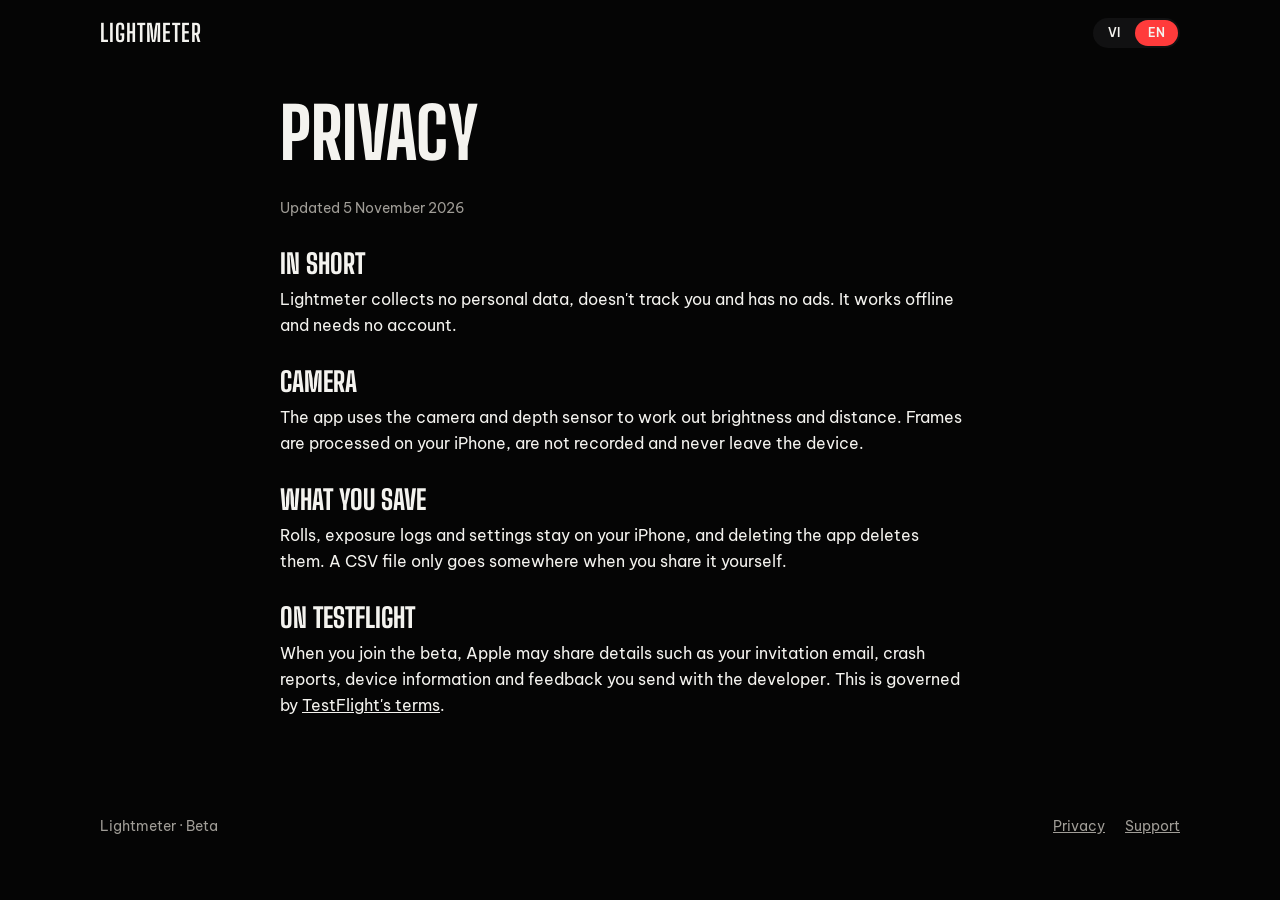
==== privacy.html @ 1edaca50 "Add Lightmeter iOS app and website Film light meter with spot and average metering, LiDAR and dual-c" ====
<!doctype html>
<html lang="vi" data-lang="vi">
<head>
<meta charset="utf-8">
<meta name="viewport" content="width=device-width, initial-scale=1, viewport-fit=cover">
<title>Lightmeter Privacy</title>
<meta name="description" content="Chính sách quyền riêng tư của app đo sáng.">
<link rel="stylesheet" href="https://fonts.googleapis.com/css2?family=Be+Vietnam+Pro:wght@400;500;600;700&family=Big+Shoulders+Display:wght@700;800&family=IBM+Plex+Mono:wght@300;400;500&display=swap">
<link rel="stylesheet" href="site.css">
</head>
<body>
<header class="wrap top">
  <a class="brand" href="index.html" data-app>Lightmeter</a>
  <div class="langs" role="group" aria-label="Language">
    <button type="button" data-lang-btn="vi" aria-pressed="true">VI</button>
    <button type="button" data-lang-btn="en" aria-pressed="false">EN</button>
  </div>
</header>
<main class="wrap doc">
  <h1><span data-l="vi">Quyền riêng tư</span><span data-l="en">Privacy</span></h1>
  <p class="updated"><span data-l="vi">Cập nhật ngày 5/11/2026</span><span data-l="en">Updated 5 November 2026</span></p>

  <section data-l="vi">
    <h2>Tóm tắt</h2>
    <p><span data-app>Lightmeter</span> không thu thập dữ liệu cá nhân, không theo dõi bạn và không có quảng cáo. App hoạt động không cần mạng và không cần tài khoản.</p>
  </section>
  <section data-l="en">
    <h2>In short</h2>
    <p><span data-app>Lightmeter</span> collects no personal data, doesn't track you and has no ads. It works offline and needs no account.</p>
  </section>

  <section data-l="vi">
    <h2>Camera</h2>
    <p>App dùng camera và cảm biến độ sâu để tính độ sáng và khoảng cách. Hình ảnh được xử lý ngay trên iPhone, không được ghi lại và không rời khỏi máy.</p>
  </section>
  <section data-l="en">
    <h2>Camera</h2>
    <p>The app uses the camera and depth sensor to work out brightness and distance. Frames are processed on your iPhone, are not recorded and never leave the device.</p>
  </section>

  <section data-l="vi">
    <h2>Dữ liệu bạn lưu</h2>
    <p>Cuộn phim, nhật ký phơi sáng và cài đặt chỉ nằm trên iPhone của bạn. Xóa app sẽ xóa các dữ liệu này. File CSV chỉ được gửi đi khi bạn tự chia sẻ.</p>
  </section>
  <section data-l="en">
    <h2>What you save</h2>
    <p>Rolls, exposure logs and settings stay on your iPhone, and deleting the app deletes them. A CSV file only goes somewhere when you share it yourself.</p>
  </section>

  <section data-l="vi">
    <h2>Khi dùng TestFlight</h2>
    <p>Khi bạn tham gia bản thử, Apple có thể chia sẻ với nhà phát triển thông tin như địa chỉ email mời, báo cáo crash, thông tin thiết bị và góp ý bạn gửi. Việc này do chính sách của <a href="https://www.apple.com/legal/internet-services/itunes/testflight/sren/terms.html">TestFlight</a> điều chỉnh.</p>
  </section>
  <section data-l="en">
    <h2>On TestFlight</h2>
    <p>When you join the beta, Apple may share details such as your invitation email, crash reports, device information and feedback you send with the developer. This is governed by <a href="https://www.apple.com/legal/internet-services/itunes/testflight/sren/terms.html">TestFlight's terms</a>.</p>
  </section>

  <section data-contact-row>
    <h2><span data-l="vi">Liên hệ</span><span data-l="en">Contact</span></h2>
    <p><a data-contact></a></p>
  </section>
</main>
<footer>
  <div class="wrap">
    <span><span data-app>Lightmeter</span> · <span data-l="vi">Bản thử</span><span data-l="en">Beta</span></span>
    <nav>
      <a href="privacy.html"><span data-l="vi">Quyền riêng tư</span><span data-l="en">Privacy</span></a>
      <a href="support.html"><span data-l="vi">Hỗ trợ</span><span data-l="en">Support</span></a>
    </nav>
  </div>
</footer>
<script src="config.js"></script>
<script src="site.js"></script>
</body>
</html>
---- site.css ----
/* Layout: an instrument laid flat. An engraved stop scale runs the page width and
   each section sits on it, in the app's own black, white, red tick and yellow patch. */
:root {
  --bg: #050505;
  --panel: #111112;
  --line: #2c2b2a;
  --fg: #f4f3ef;
  --dim: #a09d97;
  --tick: #ff3b3b;
  --patch: #ffdc40;
  --display: "Big Shoulders Display", "Arial Narrow", Impact, sans-serif;
  --body: "Be Vietnam Pro", -apple-system, "Segoe UI", sans-serif;
  --mono: "IBM Plex Mono", ui-monospace, Menlo, monospace;
  color-scheme: dark;
}

* { box-sizing: border-box; }
body { margin: 0; background: var(--bg); color: var(--fg); font: 400 1rem/1.65 var(--body); }
:root[data-lang="vi"] [data-l="en"], :root[data-lang="en"] [data-l="vi"] { display: none !important; }
a { color: inherit; }
a:focus-visible, button:focus-visible, input:focus-visible, select:focus-visible { outline: 2px solid var(--patch); outline-offset: 3px; }

.wrap {
  max-width: 1120px; margin-inline: auto;
  padding-left: max(20px, env(safe-area-inset-left, 0px));
  padding-right: max(20px, env(safe-area-inset-right, 0px));
}

.top { display: flex; align-items: center; justify-content: space-between; gap: 16px; padding-block: 18px; }
.brand { font: 700 1.5rem/1 var(--display); letter-spacing: .04em; text-transform: uppercase; text-decoration: none; }
.langs { display: flex; gap: 2px; padding: 2px; border-radius: 99px; background: var(--panel); }
.langs button {
  appearance: none; border: 0; border-radius: 99px; background: none; color: var(--fg);
  font: 600 .78rem/1 var(--body); padding: 7px 13px; cursor: pointer;
}
.langs button[aria-pressed="true"] { background: var(--tick); }

h1, h2 { font-family: var(--display); font-weight: 800; text-transform: uppercase; text-wrap: balance; margin: 0; }
h1 { font-size: clamp(3.3rem, 9.4vw, 7.2rem); line-height: .94; }
h2 { font-size: clamp(2.3rem, 5vw, 3.8rem); line-height: 1; }
p { margin: 0; max-width: 62ch; }

.hero { display: grid; grid-template-columns: minmax(0, 1fr) minmax(0, 340px); gap: clamp(28px, 6vw, 72px); align-items: center; padding-block: 28px 44px; }
.hero-copy { display: grid; gap: 24px; min-width: 0; }
.lede { font-size: 1.15rem; color: var(--fg); }
.reading { display: flex; flex-wrap: wrap; gap: 6px 20px; font: 500 clamp(1.15rem, 2.4vw, 1.6rem)/1.2 var(--mono); }
.reading b { font-weight: 500; color: var(--patch); }

.cta {
  justify-self: start; display: inline-block; padding: 13px 22px; border-radius: 99px;
  background: var(--fg); color: #000; font-weight: 700; text-decoration: none;
}
.cta.is-pending { background: none; color: var(--fg); box-shadow: inset 0 0 0 1.5px var(--dim); font-weight: 500; }

.phone { margin: 0; display: grid; gap: 10px; min-width: 0; justify-items: center; }
.phone img { display: block; width: 100%; max-width: 340px; height: auto; border-radius: 34px; box-shadow: 0 0 0 1px #3b3a38, 0 0 0 7px #111; }
figcaption { font-size: .8rem; line-height: 1.45; color: var(--dim); max-width: 34ch; }

/* The scale: 84px to a full stop, a tick every 1/3 stop. f/8 sits on the red tick
   at the centre of the page, whatever the width. */
.scale { position: relative; overflow: hidden; border-block: 1px solid var(--line); padding-block: 10px 0; }
.scale-strip { position: relative; left: 50%; width: 1092px; margin-left: -546px; }
.scale-labels { display: flex; font: 500 .9rem/1 var(--mono); white-space: nowrap; }
.scale-labels span { flex: 0 0 84px; text-align: center; }
.scale-ticks {
  height: 22px; margin-top: 8px; background-repeat: repeat-x;
  background-image:
    linear-gradient(90deg, var(--fg) 0 1.5px, transparent 1.5px),
    linear-gradient(90deg, #6d6b66 0 1.5px, transparent 1.5px);
  background-size: 84px 16px, 28px 9px;
  background-position: 41.25px 100%, 13.25px 100%;
}
.scale::after { content: ""; position: absolute; left: 50%; bottom: 0; width: 3px; height: 26px; margin-left: -1.5px; background: var(--tick); }

section { padding-block: clamp(52px, 8vw, 92px); border-bottom: 1px solid var(--line); }

/* Calculator */
.calc-head { display: grid; gap: 12px; margin-bottom: 30px; }
.calc { display: grid; grid-template-columns: minmax(0, 1.25fr) minmax(0, 1fr); gap: clamp(20px, 4vw, 44px); }
#scene-window {
  --lit: .7;
  position: relative; min-width: 0; min-height: 360px; display: flex; flex-direction: column; justify-content: space-between; padding: 16px;
  background: linear-gradient(#000, #000); overflow: hidden; isolation: isolate;
}
#scene-window::before {
  content: ""; position: absolute; inset: 0; z-index: -1; opacity: var(--lit);
  background: linear-gradient(180deg, #5d7fb4 0%, #f0b98b 62%, #4a3c49 62.5%, #1d1820 100%);
  transition: opacity .2s linear;
}
.vf-top { display: flex; justify-content: space-between; gap: 8px; font: 500 .85rem/1 var(--mono); }
.vf-top span { background: rgba(0,0,0,.72); padding: 6px 9px; }
.patch { align-self: center; width: 120px; height: 58px; background: color-mix(in srgb, var(--patch) 42%, transparent); display: grid; place-items: center; font: 300 1.7rem/1 var(--mono); }
.vf-read { display: grid; gap: 4px; background: rgba(0,0,0,.78); padding: 12px 14px; justify-self: start; align-self: flex-start; }
.vf-read strong { font: 500 clamp(2rem, 5vw, 3rem)/1.05 var(--mono); }
.vf-read span { font: 500 clamp(1.3rem, 3vw, 1.8rem)/1.1 var(--mono); }

.controls { display: grid; gap: 20px; align-content: start; min-width: 0; }
.field { display: grid; gap: 7px; }
.field > label, .field > .label { font-size: .85rem; font-weight: 600; }
input[type=range] { width: 100%; accent-color: var(--tick); }
select {
  width: 100%; padding: 10px 12px; border-radius: 8px; border: 1px solid var(--line);
  background: var(--panel); color: var(--fg); font: 500 .95rem var(--mono);
}
.pair { display: grid; grid-template-columns: repeat(auto-fit, minmax(120px, 1fr)); gap: 14px; }
.check { display: flex; gap: 10px; align-items: center; font-size: .92rem; }
.check input { width: 20px; height: 20px; accent-color: var(--tick); flex: none; }
#out-formula { font: 400 .82rem/1.5 var(--mono); color: var(--dim); overflow-wrap: anywhere; }
#out-note { font-size: .92rem; font-weight: 500; color: var(--patch); }

/* Features */
.feature { display: grid; grid-template-columns: minmax(0, 1fr) minmax(0, 300px); gap: clamp(28px, 7vw, 90px); align-items: center; }
.feature.flip { grid-template-columns: minmax(0, 300px) minmax(0, 1fr); }
.feature.flip .phone { order: -1; }
.feature-copy { display: grid; gap: 18px; min-width: 0; }
.facts { list-style: none; margin: 0; padding: 0; display: grid; gap: 0; max-width: 62ch; }
.facts li { display: grid; grid-template-columns: minmax(0, 130px) minmax(0, 1fr); gap: 14px; padding-block: 11px; border-top: 1px solid var(--line); font-size: .95rem; }
.facts b { font: 500 .88rem/1.65 var(--mono); }

/* Spec */
.spec-grid { display: grid; grid-template-columns: minmax(0, 300px) minmax(0, 1fr); gap: clamp(20px, 5vw, 60px); }
.spec-grid .facts { max-width: none; }

.beta { display: grid; gap: 16px; }
.beta ol { margin: 0; padding-left: 1.3em; display: grid; gap: 8px; max-width: 62ch; }

footer { padding-block: 26px 40px; color: var(--dim); font-size: .88rem; }
footer .wrap { display: flex; flex-wrap: wrap; gap: 10px 24px; justify-content: space-between; }
footer nav { display: flex; gap: 20px; }

/* Legal pages */
.doc { padding-block: 34px 70px; display: grid; gap: 30px; max-width: 760px; }
.doc h1 { font-size: clamp(2.6rem, 7vw, 4.4rem); }
.doc h2 { font-size: 1.7rem; margin-bottom: 8px; }
.doc section { padding: 0; border: 0; }
.doc ul, .doc ol { margin: 8px 0 0; padding-left: 1.3em; display: grid; gap: 6px; max-width: 62ch; }
.updated { color: var(--dim); font-size: .9rem; }
[hidden] { display: none !important; }

@media (max-width: 760px) {
  .hero, .feature, .feature.flip, .calc, .spec-grid { grid-template-columns: minmax(0, 1fr); }
  .feature.flip .phone { order: 0; }
  .phone img { max-width: 280px; }
  #scene-window { min-height: 300px; }
  .facts li { grid-template-columns: minmax(0, 104px) minmax(0, 1fr); }
}
@media (prefers-reduced-motion: reduce) { #scene-window::before { transition: none; } }
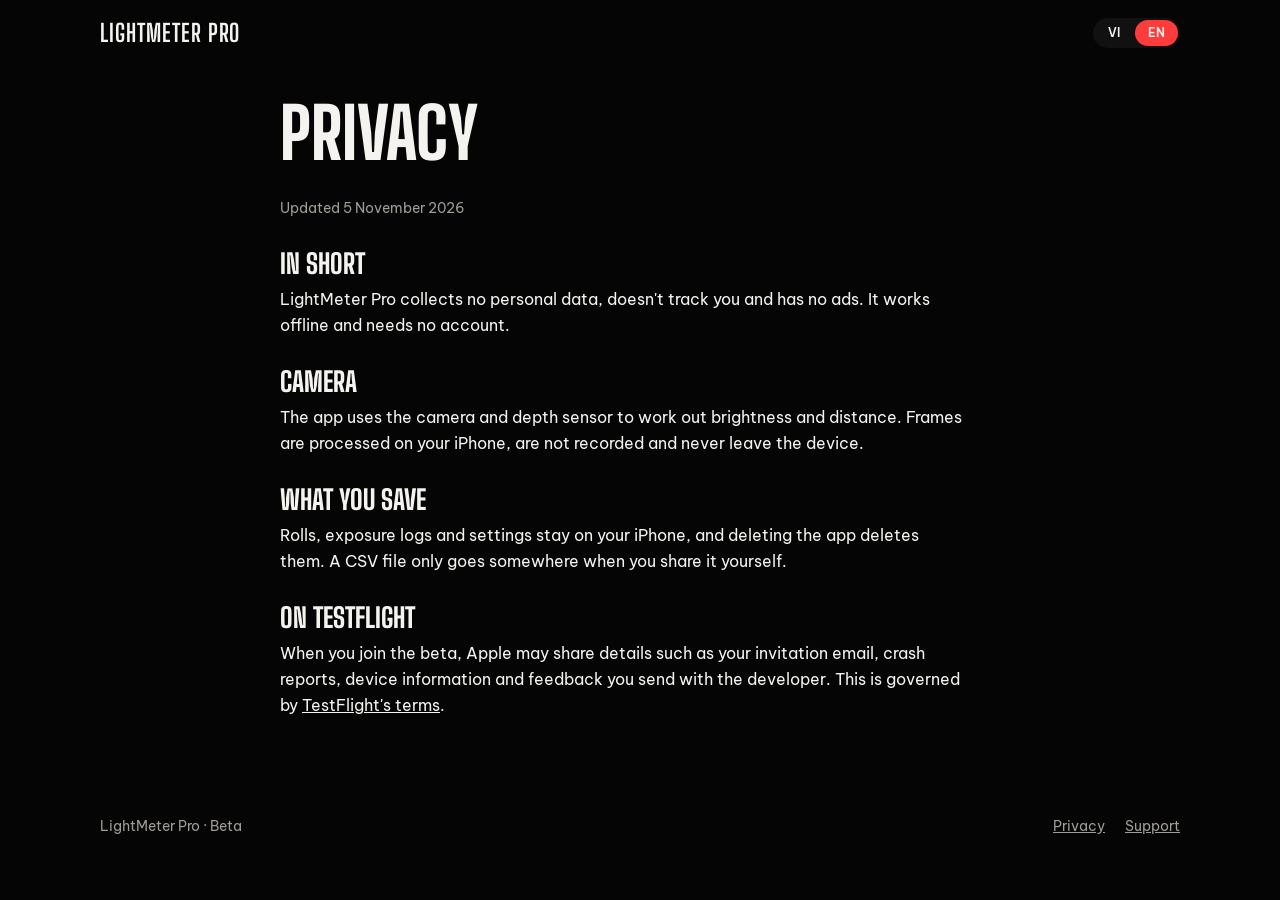
==== commit 2515b5c4: "Rename the app to LightMeter Pro Co-Authored-By: Claude Opus 5.5 <noreply@anthropic.com>" ====
--- a/privacy.html
+++ b/privacy.html
@@ -3,14 +3,14 @@
 <head>
 <meta charset="utf-8">
 <meta name="viewport" content="width=device-width, initial-scale=1, viewport-fit=cover">
-<title>Lightmeter Privacy</title>
+<title>LightMeter Pro Privacy</title>
 <meta name="description" content="Chính sách quyền riêng tư của app đo sáng.">
 <link rel="stylesheet" href="https://fonts.googleapis.com/css2?family=Be+Vietnam+Pro:wght@400;500;600;700&family=Big+Shoulders+Display:wght@700;800&family=IBM+Plex+Mono:wght@300;400;500&display=swap">
 <link rel="stylesheet" href="site.css">
 </head>
 <body>
 <header class="wrap top">
-  <a class="brand" href="index.html" data-app>Lightmeter</a>
+  <a class="brand" href="index.html" data-app>LightMeter Pro</a>
   <div class="langs" role="group" aria-label="Language">
     <button type="button" data-lang-btn="vi" aria-pressed="true">VI</button>
     <button type="button" data-lang-btn="en" aria-pressed="false">EN</button>
@@ -22,11 +22,11 @@
 
   <section data-l="vi">
     <h2>Tóm tắt</h2>
-    <p><span data-app>Lightmeter</span> không thu thập dữ liệu cá nhân, không theo dõi bạn và không có quảng cáo. App hoạt động không cần mạng và không cần tài khoản.</p>
+    <p><span data-app>LightMeter Pro</span> không thu thập dữ liệu cá nhân, không theo dõi bạn và không có quảng cáo. App hoạt động không cần mạng và không cần tài khoản.</p>
   </section>
   <section data-l="en">
     <h2>In short</h2>
-    <p><span data-app>Lightmeter</span> collects no personal data, doesn't track you and has no ads. It works offline and needs no account.</p>
+    <p><span data-app>LightMeter Pro</span> collects no personal data, doesn't track you and has no ads. It works offline and needs no account.</p>
   </section>
 
   <section data-l="vi">
@@ -63,7 +63,7 @@
 </main>
 <footer>
   <div class="wrap">
-    <span><span data-app>Lightmeter</span> · <span data-l="vi">Bản thử</span><span data-l="en">Beta</span></span>
+    <span><span data-app>LightMeter Pro</span> · <span data-l="vi">Bản thử</span><span data-l="en">Beta</span></span>
     <nav>
       <a href="privacy.html"><span data-l="vi">Quyền riêng tư</span><span data-l="en">Privacy</span></a>
       <a href="support.html"><span data-l="vi">Hỗ trợ</span><span data-l="en">Support</span></a>
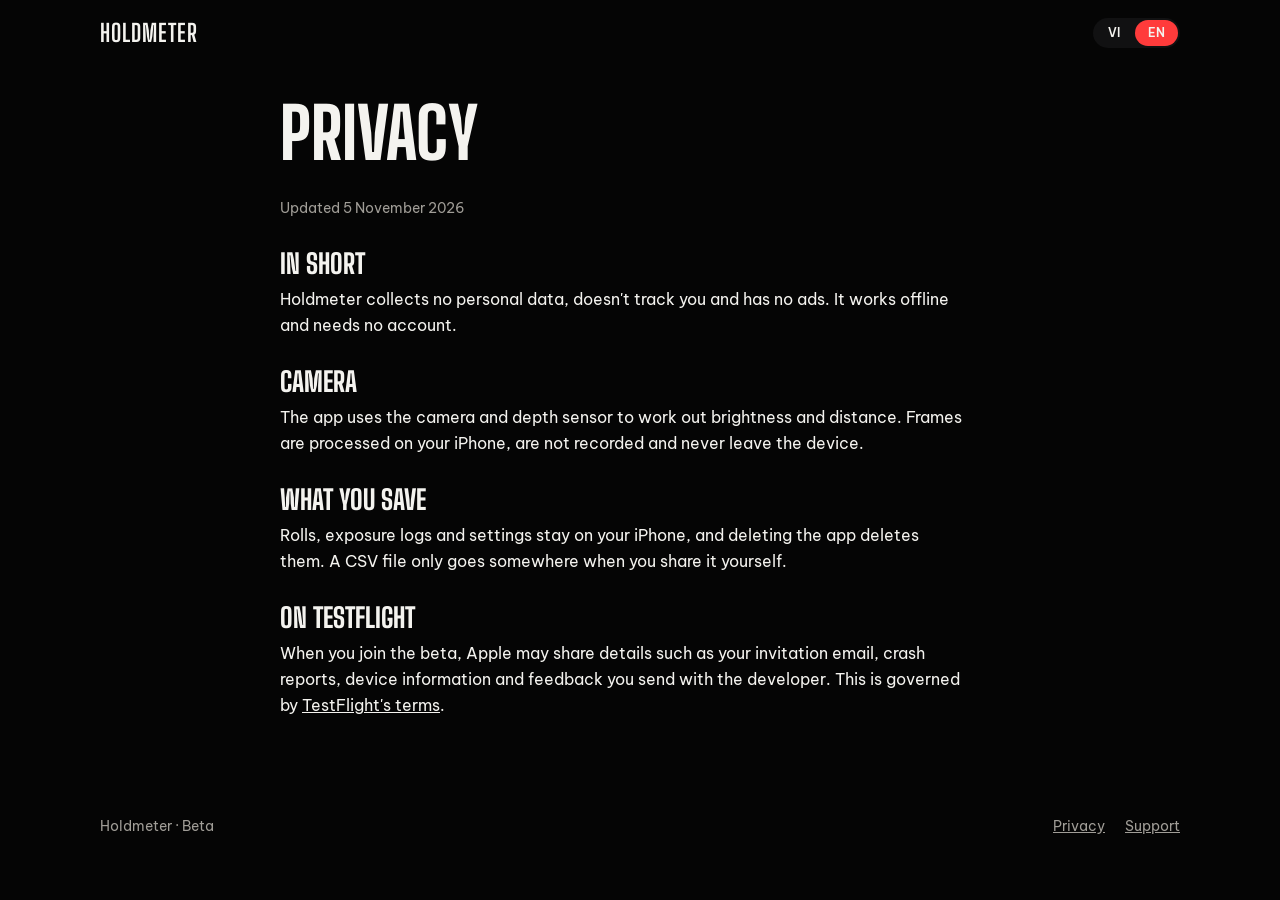
==== commit 6c892ab0: "Rename the app to Holdmeter LightMeter Pro is already taken on App Store Connect.  Co-Authored-By: C" ====
--- a/privacy.html
+++ b/privacy.html
@@ -3,14 +3,14 @@
 <head>
 <meta charset="utf-8">
 <meta name="viewport" content="width=device-width, initial-scale=1, viewport-fit=cover">
-<title>LightMeter Pro Privacy</title>
+<title>Holdmeter Privacy</title>
 <meta name="description" content="Chính sách quyền riêng tư của app đo sáng.">
 <link rel="stylesheet" href="https://fonts.googleapis.com/css2?family=Be+Vietnam+Pro:wght@400;500;600;700&family=Big+Shoulders+Display:wght@700;800&family=IBM+Plex+Mono:wght@300;400;500&display=swap">
 <link rel="stylesheet" href="site.css">
 </head>
 <body>
 <header class="wrap top">
-  <a class="brand" href="index.html" data-app>LightMeter Pro</a>
+  <a class="brand" href="index.html" data-app>Holdmeter</a>
   <div class="langs" role="group" aria-label="Language">
     <button type="button" data-lang-btn="vi" aria-pressed="true">VI</button>
     <button type="button" data-lang-btn="en" aria-pressed="false">EN</button>
@@ -22,11 +22,11 @@
 
   <section data-l="vi">
     <h2>Tóm tắt</h2>
-    <p><span data-app>LightMeter Pro</span> không thu thập dữ liệu cá nhân, không theo dõi bạn và không có quảng cáo. App hoạt động không cần mạng và không cần tài khoản.</p>
+    <p><span data-app>Holdmeter</span> không thu thập dữ liệu cá nhân, không theo dõi bạn và không có quảng cáo. App hoạt động không cần mạng và không cần tài khoản.</p>
   </section>
   <section data-l="en">
     <h2>In short</h2>
-    <p><span data-app>LightMeter Pro</span> collects no personal data, doesn't track you and has no ads. It works offline and needs no account.</p>
+    <p><span data-app>Holdmeter</span> collects no personal data, doesn't track you and has no ads. It works offline and needs no account.</p>
   </section>
 
   <section data-l="vi">
@@ -63,7 +63,7 @@
 </main>
 <footer>
   <div class="wrap">
-    <span><span data-app>LightMeter Pro</span> · <span data-l="vi">Bản thử</span><span data-l="en">Beta</span></span>
+    <span><span data-app>Holdmeter</span> · <span data-l="vi">Bản thử</span><span data-l="en">Beta</span></span>
     <nav>
       <a href="privacy.html"><span data-l="vi">Quyền riêng tư</span><span data-l="en">Privacy</span></a>
       <a href="support.html"><span data-l="vi">Hỗ trợ</span><span data-l="en">Support</span></a>
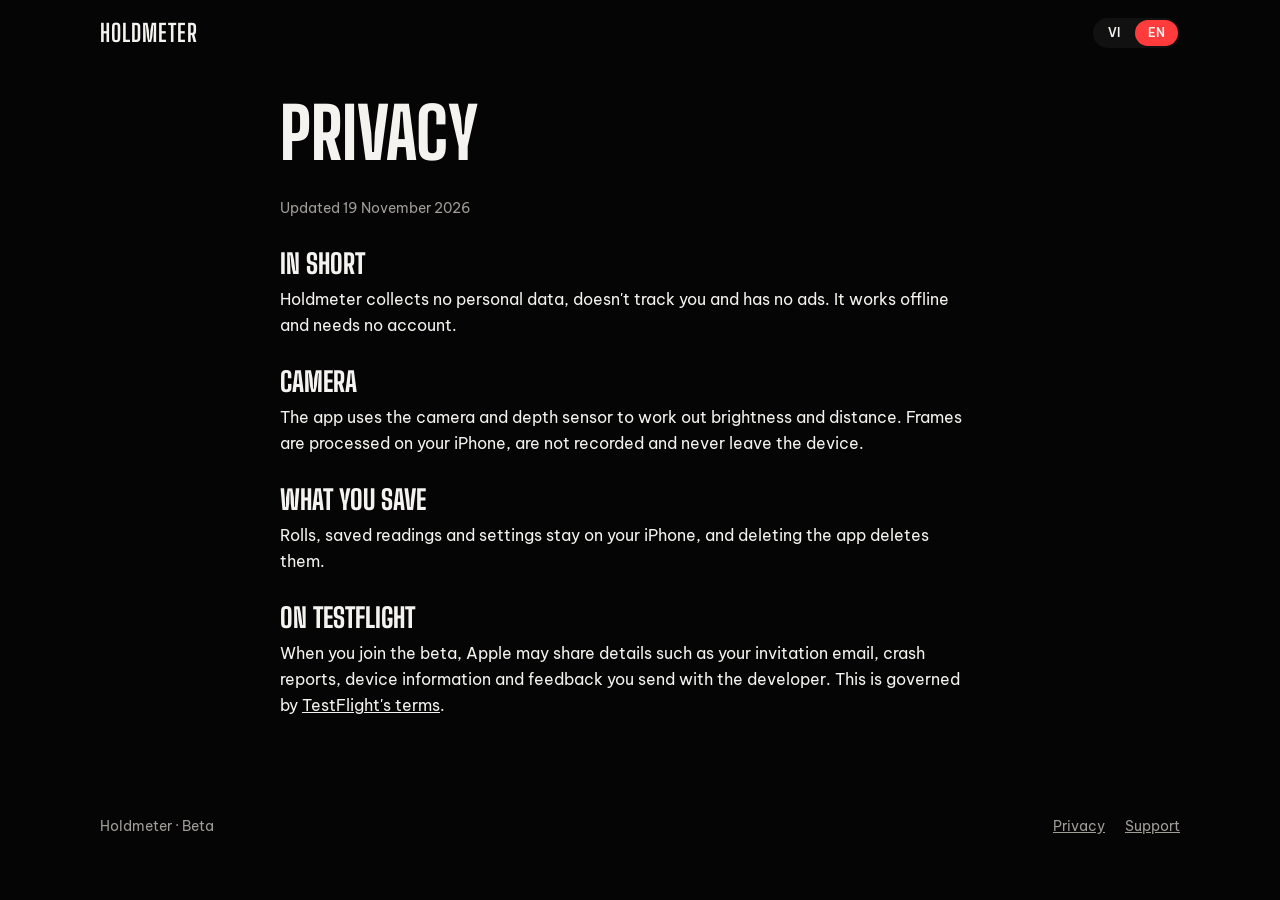
==== commit 6269c619: "Clean up the meter, refresh the website and prepare the App Store release App: - Draw ruler labels w" ====
--- a/privacy.html
+++ b/privacy.html
@@ -18,7 +18,7 @@
 </header>
 <main class="wrap doc">
   <h1><span data-l="vi">Quyền riêng tư</span><span data-l="en">Privacy</span></h1>
-  <p class="updated"><span data-l="vi">Cập nhật ngày 5/11/2026</span><span data-l="en">Updated 5 November 2026</span></p>
+  <p class="updated"><span data-l="vi">Cập nhật ngày 19/11/2026</span><span data-l="en">Updated 19 November 2026</span></p>
 
   <section data-l="vi">
     <h2>Tóm tắt</h2>
@@ -40,11 +40,11 @@
 
   <section data-l="vi">
     <h2>Dữ liệu bạn lưu</h2>
-    <p>Cuộn phim, nhật ký phơi sáng và cài đặt chỉ nằm trên iPhone của bạn. Xóa app sẽ xóa các dữ liệu này. File CSV chỉ được gửi đi khi bạn tự chia sẻ.</p>
+    <p>Cuộn phim, số đo đã lưu và cài đặt chỉ nằm trên iPhone của bạn. Xóa app sẽ xóa các dữ liệu này.</p>
   </section>
   <section data-l="en">
     <h2>What you save</h2>
-    <p>Rolls, exposure logs and settings stay on your iPhone, and deleting the app deletes them. A CSV file only goes somewhere when you share it yourself.</p>
+    <p>Rolls, saved readings and settings stay on your iPhone, and deleting the app deletes them.</p>
   </section>
 
   <section data-l="vi">
